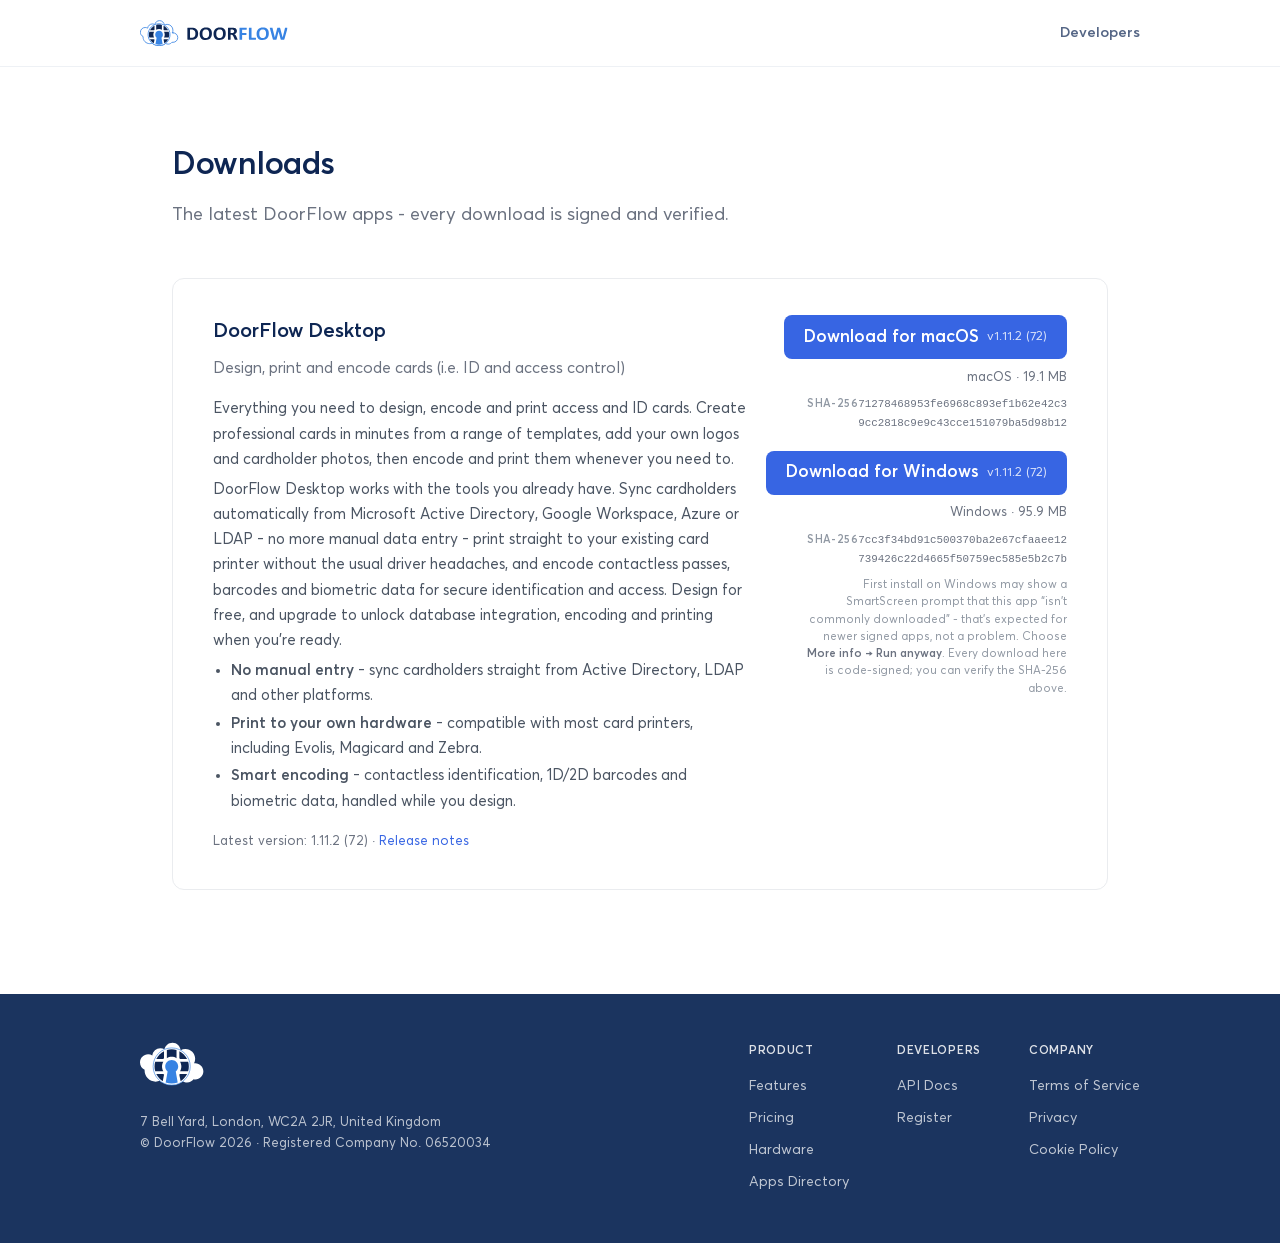
==== index.html @ 7dd20ef5 "DoorFlow Desktop 1.11.2 (72) live (Windows-x64, macOS-Universal)" ====
<!doctype html>
<html lang="en">
<head>
<meta charset="utf-8">
<meta name="viewport" content="width=device-width, initial-scale=1">
<title>DoorFlow Downloads</title>
<style>
  @font-face { font-family: "Averta"; font-weight: 400; font-style: normal;
    font-display: swap; src: url(assets/fonts/Averta-Regular.woff) format("woff"); }
  @font-face { font-family: "Averta"; font-weight: 600; font-style: normal;
    font-display: swap; src: url(assets/fonts/Averta-Semibold.woff) format("woff"); }
  :root { --navy:#0E2653; --blue:#3765E3; --footer:#1B345F; --grey:#6B7280; }
  * { box-sizing: border-box; }
  body { font-family: "Averta", system-ui, -apple-system, "Segoe UI",
         Roboto, sans-serif; font-size: 17px; line-height: 1.65; margin: 0;
         color: var(--navy); background: #fff;
         -webkit-font-smoothing: antialiased; }
  a { color: var(--blue); }
  header { padding: 1.25rem 2rem; border-bottom: 1px solid #EEF1F5; }
  header .bar { max-width: 1000px; margin: 0 auto; display: flex;
         align-items: center; justify-content: space-between; }
  header img { height: 26px; display: block; }
  header .docs { color: var(--navy); text-decoration: none; font-weight: 600;
         font-size: .92rem; opacity: .7; }
  header .docs:hover { opacity: 1; }
  main { max-width: 1000px; margin: 0 auto; padding: 4.5rem 2rem 5rem; }
  h1 { font-size: 2rem; font-weight: 600; margin: 0 0 .5rem;
        letter-spacing: -.015em; }
  .lede { color: var(--grey); margin: 0 0 3rem; font-size: 1.15rem; }
  /* Card: app info on the left, download buttons on the right. */
  .card { display: flex; gap: 3.5rem; align-items: flex-start;
         justify-content: space-between; border: 1px solid #EAECEF;
         border-radius: .75rem; padding: 2.25rem 2.5rem; margin: 0 0 1.5rem; }
  .card .info { flex: 1; min-width: 0; }
  .card h2 { margin: 0 0 .8rem; font-size: 1.25rem; font-weight: 600; }
  .notes { color: #4B5563; font-size: .95rem; margin: 0; }
  .notes ul { padding-left: 1.15rem; margin: .35rem 0; }
  .notes li { margin: .15rem 0; }
  .notes p { margin: .35rem 0; }
  .card .tagline { color: var(--grey); font-size: .98rem;
         margin: -.3rem 0 .9rem; }
  .card .latest { color: var(--grey); font-size: .82rem; margin: 1.1rem 0 0; }
  .card .latest a { color: var(--blue); text-decoration: none; }
  .card .latest a:hover { text-decoration: underline; }
  .dls { display: flex; flex-direction: column; gap: 1.1rem;
         align-items: flex-end; flex-shrink: 0; }
  .row { display: flex; flex-direction: column; gap: .45rem;
         align-items: flex-end; max-width: 260px; }
  a.dl { display: inline-flex; align-items: center; gap: .5rem;
         text-decoration: none; background: var(--blue); color: #fff;
         padding: .85rem 1.25rem; border-radius: .5rem; font-weight: 600;
         line-height: 1; white-space: nowrap; transition: background .2s; }
  a.dl:hover { background: #2b54c4; }
  a.dl .ver { font-weight: 400; font-size: .8rem; opacity: .82; }
  .meta { color: var(--grey); font-size: .82rem; }
  .sum { font-size: .68rem; color: #9098A3; text-align: right; }
  .sum span { font-weight: 600; letter-spacing: .04em; }
  .sum code { font-family: ui-monospace, SFMono-Regular, Menlo, monospace;
         color: var(--grey); word-break: break-all; }
  .note { font-size: .72rem; line-height: 1.5; color: #9098A3;
         text-align: right; max-width: 260px; }
  .note strong { color: var(--grey); font-weight: 600; }
  @media (max-width: 620px) {
    .card { flex-direction: column; gap: 1.4rem; }
    .dls, .row { align-items: flex-start; }
    .row { max-width: none; }
    .sum { text-align: left; }
    .note { text-align: left; max-width: none; }
  }
  /* Footer matched to doorflow.com / developer.doorflow.com. */
  footer { background: var(--footer); color: #fff; padding: 3rem 2rem; }
  footer .inner { max-width: 1000px; margin: 0 auto; display: flex;
         flex-wrap: wrap; gap: 2.5rem 3rem; justify-content: space-between; }
  footer .brand img { height: 44px; margin-bottom: 1rem; }
  footer .addr { font-size: .82rem; opacity: .7; line-height: 1.6; }
  footer .cols { display: flex; flex-wrap: wrap; gap: 2.5rem 3rem; }
  footer .col { display: flex; flex-direction: column; gap: .55rem; }
  footer .col h4 { margin: 0 0 .3rem; font-size: .75rem; font-weight: 600;
         letter-spacing: .06em; text-transform: uppercase; opacity: .85; }
  footer .col a { color: #fff; text-decoration: none; font-size: .88rem;
         opacity: .72; }
  footer .col a:hover { opacity: 1; }
</style>
</head>
<body>
<header>
  <div class="bar">
    <a href="/"><img src="assets/doorflow-wordmark.svg" alt="DoorFlow"></a>
    <a class="docs" href="https://developer.doorflow.com/">Developers</a>
  </div>
</header>
<main>
  <h1>Downloads</h1>
  <p class="lede">The latest DoorFlow apps - every download is signed and verified.</p>
      <section class="card">
        <div class="info">
          <h2>DoorFlow Desktop</h2>
          <p class="tagline">Design, print and encode cards (i.e. ID and access control)</p>
          <div class="notes"><p>Everything you need to design, encode and print access and ID cards. Create professional cards in minutes from a range of templates, add your own logos and cardholder photos, then encode and print them whenever you need to.</p>
<p>DoorFlow Desktop works with the tools you already have. Sync cardholders automatically from Microsoft Active Directory, Google Workspace, Azure or LDAP - no more manual data entry - print straight to your existing card printer without the usual driver headaches, and encode contactless passes, barcodes and biometric data for secure identification and access. Design for free, and upgrade to unlock database integration, encoding and printing when you’re ready.</p>
<ul>
<li><strong>No manual entry</strong> - sync cardholders straight from Active Directory, LDAP and other platforms.</li>
<li><strong>Print to your own hardware</strong> - compatible with most card printers, including Evolis, Magicard and Zebra.</li>
<li><strong>Smart encoding</strong> - contactless identification, 1D/2D barcodes and biometric data, handled while you design.</li>
</ul></div>
          <p class="latest">Latest version: 1.11.2 (72) · <a href="https://github.com/doorflow/doorflow-app-updates.github.io/releases/tag/doorflow-desktop-v1.11.2">Release notes</a></p>
        </div>
        <div class="dls">
          <div class="row">
            <a class="dl" href="https://github.com/doorflow/doorflow-app-updates.github.io/releases/download/doorflow-desktop-v1.11.2/DoorFlowDesktop-Setup.dmg">Download for macOS<span class="ver">v1.11.2 (72)</span></a><span class="meta">macOS · 19.1 MB</span>
            <div class="sum"><span>SHA-256</span><code>71278468953fe6968c893ef1b62e42c39cc2818c9e9c43cce151079ba5d98b12</code></div>
          </div>
          <div class="row">
            <a class="dl" href="https://github.com/doorflow/doorflow-app-updates.github.io/releases/download/doorflow-desktop-v1.11.2/DoorFlowDesktop-Setup.exe">Download for Windows<span class="ver">v1.11.2 (72)</span></a><span class="meta">Windows · 95.9 MB</span>
            <div class="sum"><span>SHA-256</span><code>7cc3f34bd91c500370ba2e67cfaaee12739426c22d4665f50759ec585e5b2c7b</code></div>
            <div class="note">First install on Windows may show a SmartScreen prompt that this app “isn’t commonly downloaded” - that’s expected for newer signed apps, not a problem. Choose <strong>More info → Run anyway</strong>. Every download here is code-signed; you can verify the SHA-256 above.</div>
          </div>
        </div>
      </section>
</main>
<footer>
  <div class="inner">
    <div class="brand">
      <a href="https://www.doorflow.com/"><img src="assets/doorflow-mark.svg" alt="DoorFlow"></a>
      <div class="addr">
        7 Bell Yard, London, WC2A 2JR, United Kingdom<br>
        &copy; DoorFlow 2026 &middot; Registered Company No. 06520034
      </div>
    </div>
    <nav class="cols">
      <div class="col">
        <h4>Product</h4>
        <a href="https://www.doorflow.com/#features">Features</a>
        <a href="https://www.doorflow.com/pricing">Pricing</a>
        <a href="https://www.doorflow.com/hardware">Hardware</a>
        <a href="https://www.doorflow.com/apps/directory">Apps Directory</a>
      </div>
      <div class="col">
        <h4>Developers</h4>
        <a href="https://developer.doorflow.com/docs">API Docs</a>
        <a href="https://developer.doorflow.com/developers/sign_up">Register</a>
      </div>
      <div class="col">
        <h4>Company</h4>
        <a href="https://policy.doorflow.com/terms_of_service">Terms of Service</a>
        <a href="https://policy.doorflow.com/privacy_policy">Privacy</a>
        <a href="https://policy.doorflow.com/cookies">Cookie Policy</a>
      </div>
    </nav>
  </div>
</footer>
</body>
</html>
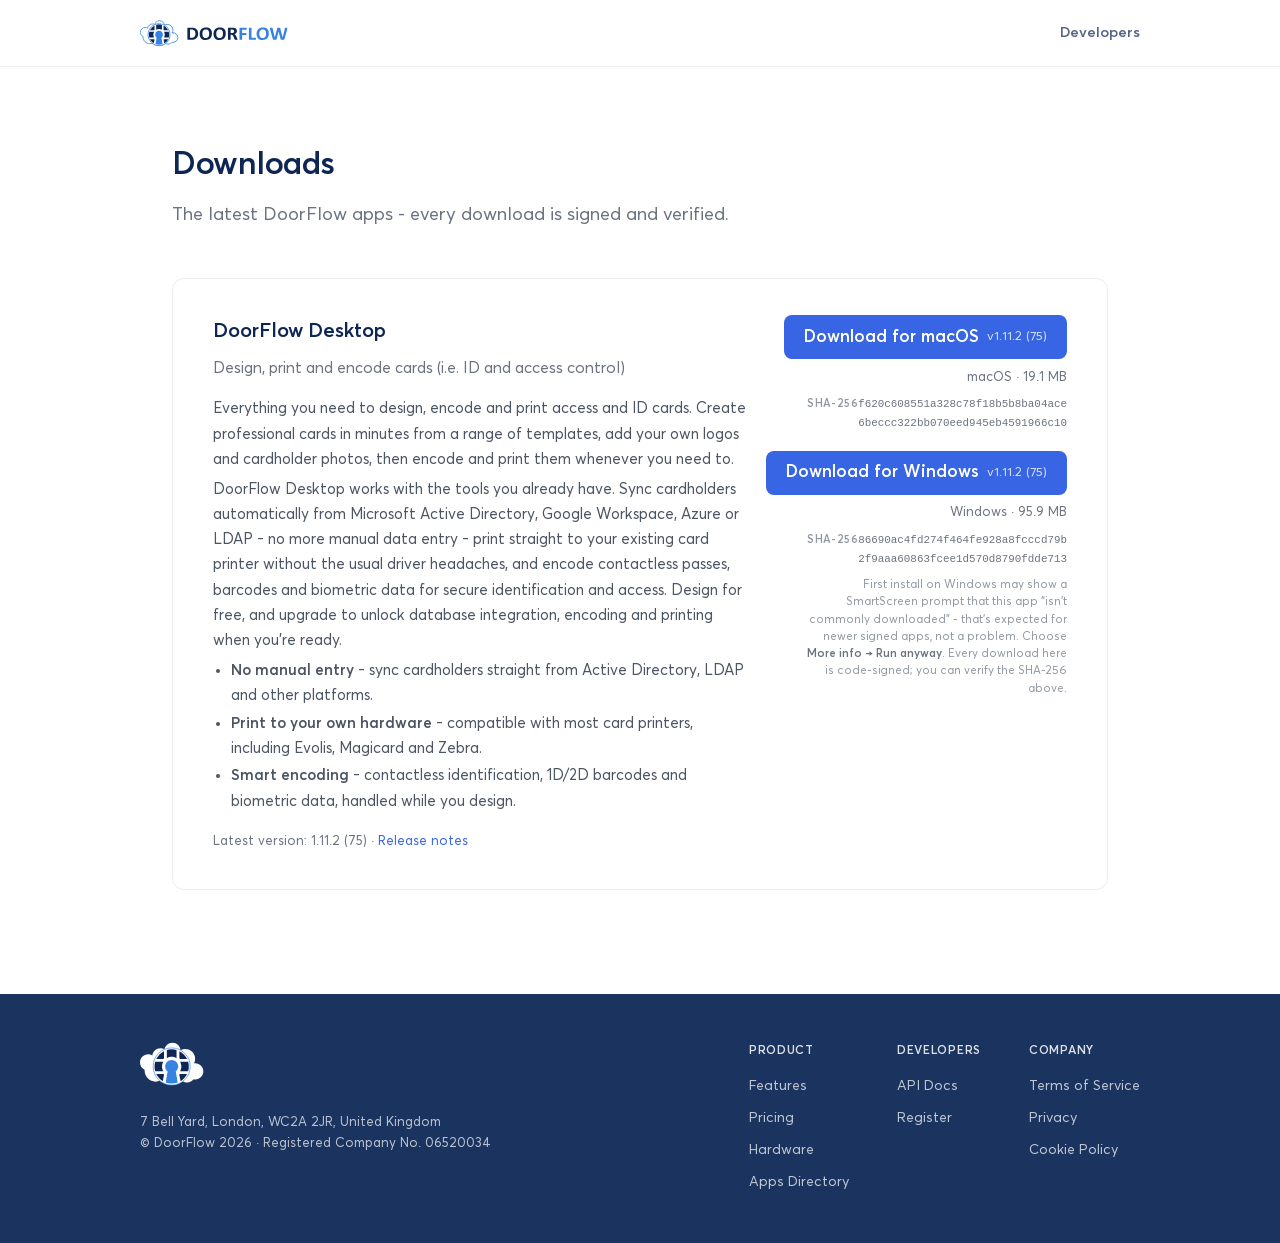
==== commit ba992cba: "DoorFlow Desktop 1.11.2 (75) live (Windows-x64, macOS-Universal)" ====
--- a/index.html
+++ b/index.html
@@ -103,16 +103,16 @@
 <li><strong>Print to your own hardware</strong> - compatible with most card printers, including Evolis, Magicard and Zebra.</li>
 <li><strong>Smart encoding</strong> - contactless identification, 1D/2D barcodes and biometric data, handled while you design.</li>
 </ul></div>
-          <p class="latest">Latest version: 1.11.2 (72) · <a href="https://github.com/doorflow/doorflow-app-updates.github.io/releases/tag/doorflow-desktop-v1.11.2">Release notes</a></p>
+          <p class="latest">Latest version: 1.11.2 (75) · <a href="doorflow-desktop/releases.html">Release notes</a></p>
         </div>
         <div class="dls">
           <div class="row">
-            <a class="dl" href="https://github.com/doorflow/doorflow-app-updates.github.io/releases/download/doorflow-desktop-v1.11.2/DoorFlowDesktop-Setup.dmg">Download for macOS<span class="ver">v1.11.2 (72)</span></a><span class="meta">macOS · 19.1 MB</span>
-            <div class="sum"><span>SHA-256</span><code>71278468953fe6968c893ef1b62e42c39cc2818c9e9c43cce151079ba5d98b12</code></div>
+            <a class="dl" href="https://github.com/doorflow/doorflow-app-updates.github.io/releases/download/doorflow-desktop-v1.11.2/DoorFlowDesktop-Setup.dmg">Download for macOS<span class="ver">v1.11.2 (75)</span></a><span class="meta">macOS · 19.1 MB</span>
+            <div class="sum"><span>SHA-256</span><code>f620c608551a328c78f18b5b8ba04ace6beccc322bb070eed945eb4591966c10</code></div>
           </div>
           <div class="row">
-            <a class="dl" href="https://github.com/doorflow/doorflow-app-updates.github.io/releases/download/doorflow-desktop-v1.11.2/DoorFlowDesktop-Setup.exe">Download for Windows<span class="ver">v1.11.2 (72)</span></a><span class="meta">Windows · 95.9 MB</span>
-            <div class="sum"><span>SHA-256</span><code>7cc3f34bd91c500370ba2e67cfaaee12739426c22d4665f50759ec585e5b2c7b</code></div>
+            <a class="dl" href="https://github.com/doorflow/doorflow-app-updates.github.io/releases/download/doorflow-desktop-v1.11.2/DoorFlowDesktop-Setup.exe">Download for Windows<span class="ver">v1.11.2 (75)</span></a><span class="meta">Windows · 95.9 MB</span>
+            <div class="sum"><span>SHA-256</span><code>86690ac4fd274f464fe928a8fcccd79b2f9aaa60863fcee1d570d8790fdde713</code></div>
             <div class="note">First install on Windows may show a SmartScreen prompt that this app “isn’t commonly downloaded” - that’s expected for newer signed apps, not a problem. Choose <strong>More info → Run anyway</strong>. Every download here is code-signed; you can verify the SHA-256 above.</div>
           </div>
         </div>
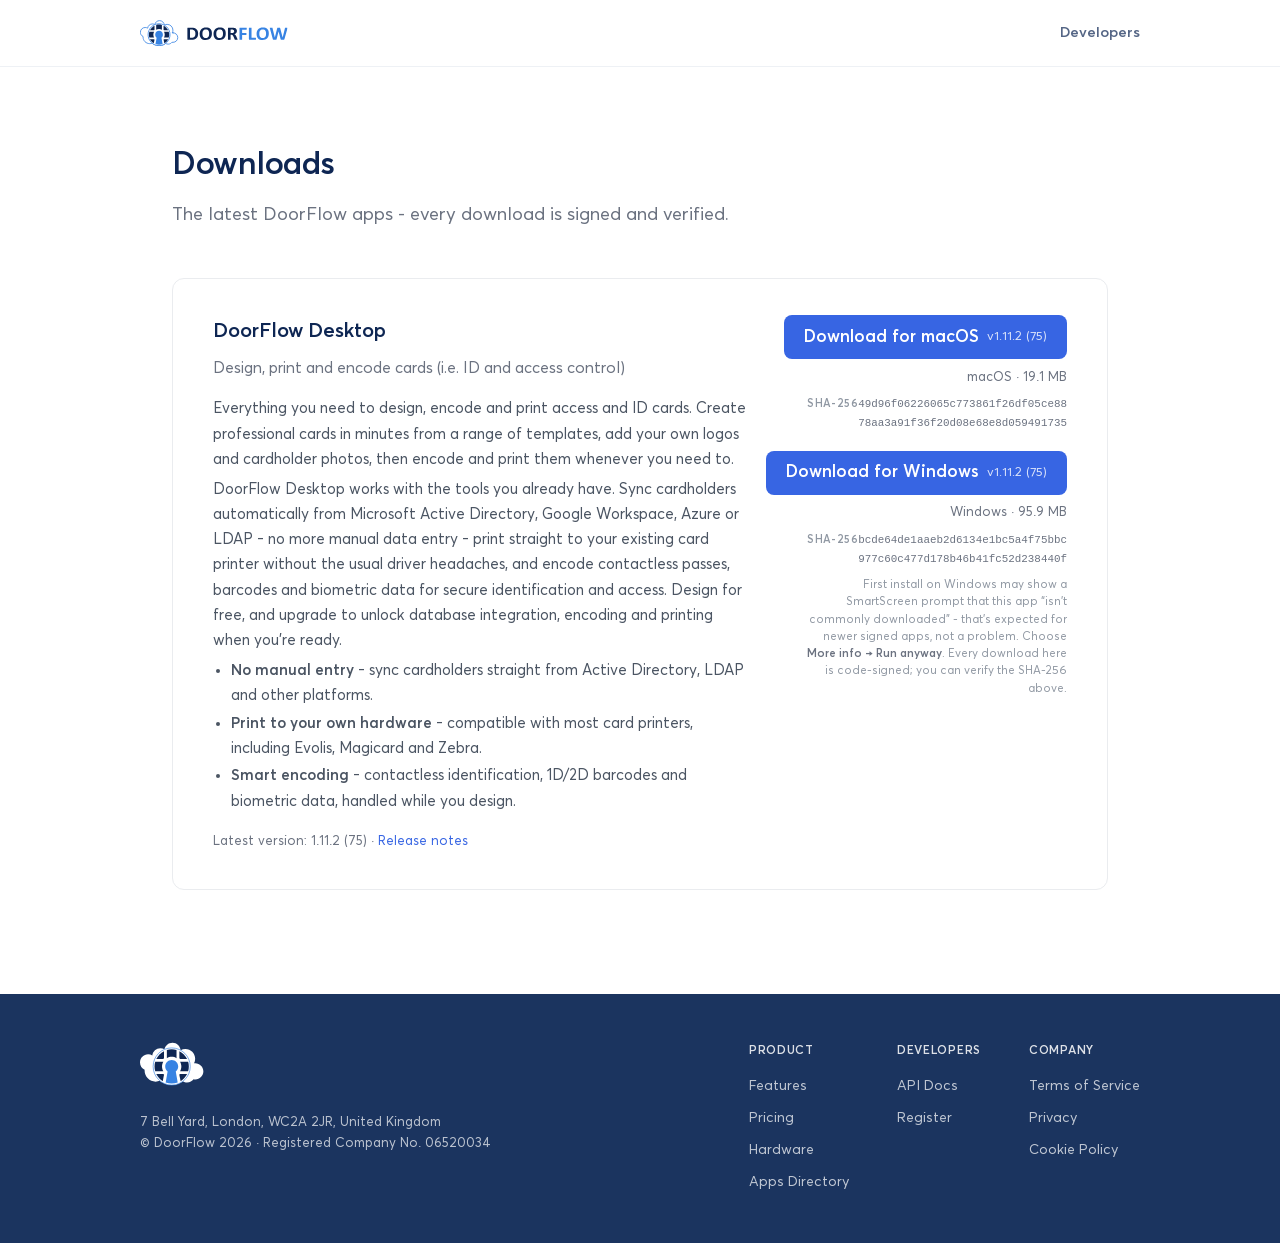
==== commit 9af14b8e: "DoorFlow Desktop 1.11.2 (75) live (Windows-x64, macOS-Universal)" ====
--- a/index.html
+++ b/index.html
@@ -108,11 +108,11 @@
         <div class="dls">
           <div class="row">
             <a class="dl" href="https://github.com/doorflow/doorflow-app-updates.github.io/releases/download/doorflow-desktop-v1.11.2/DoorFlowDesktop-Setup.dmg">Download for macOS<span class="ver">v1.11.2 (75)</span></a><span class="meta">macOS · 19.1 MB</span>
-            <div class="sum"><span>SHA-256</span><code>f620c608551a328c78f18b5b8ba04ace6beccc322bb070eed945eb4591966c10</code></div>
+            <div class="sum"><span>SHA-256</span><code>49d96f06226065c773861f26df05ce8878aa3a91f36f20d08e68e8d059491735</code></div>
           </div>
           <div class="row">
             <a class="dl" href="https://github.com/doorflow/doorflow-app-updates.github.io/releases/download/doorflow-desktop-v1.11.2/DoorFlowDesktop-Setup.exe">Download for Windows<span class="ver">v1.11.2 (75)</span></a><span class="meta">Windows · 95.9 MB</span>
-            <div class="sum"><span>SHA-256</span><code>86690ac4fd274f464fe928a8fcccd79b2f9aaa60863fcee1d570d8790fdde713</code></div>
+            <div class="sum"><span>SHA-256</span><code>bcde64de1aaeb2d6134e1bc5a4f75bbc977c60c477d178b46b41fc52d238440f</code></div>
             <div class="note">First install on Windows may show a SmartScreen prompt that this app “isn’t commonly downloaded” - that’s expected for newer signed apps, not a problem. Choose <strong>More info → Run anyway</strong>. Every download here is code-signed; you can verify the SHA-256 above.</div>
           </div>
         </div>
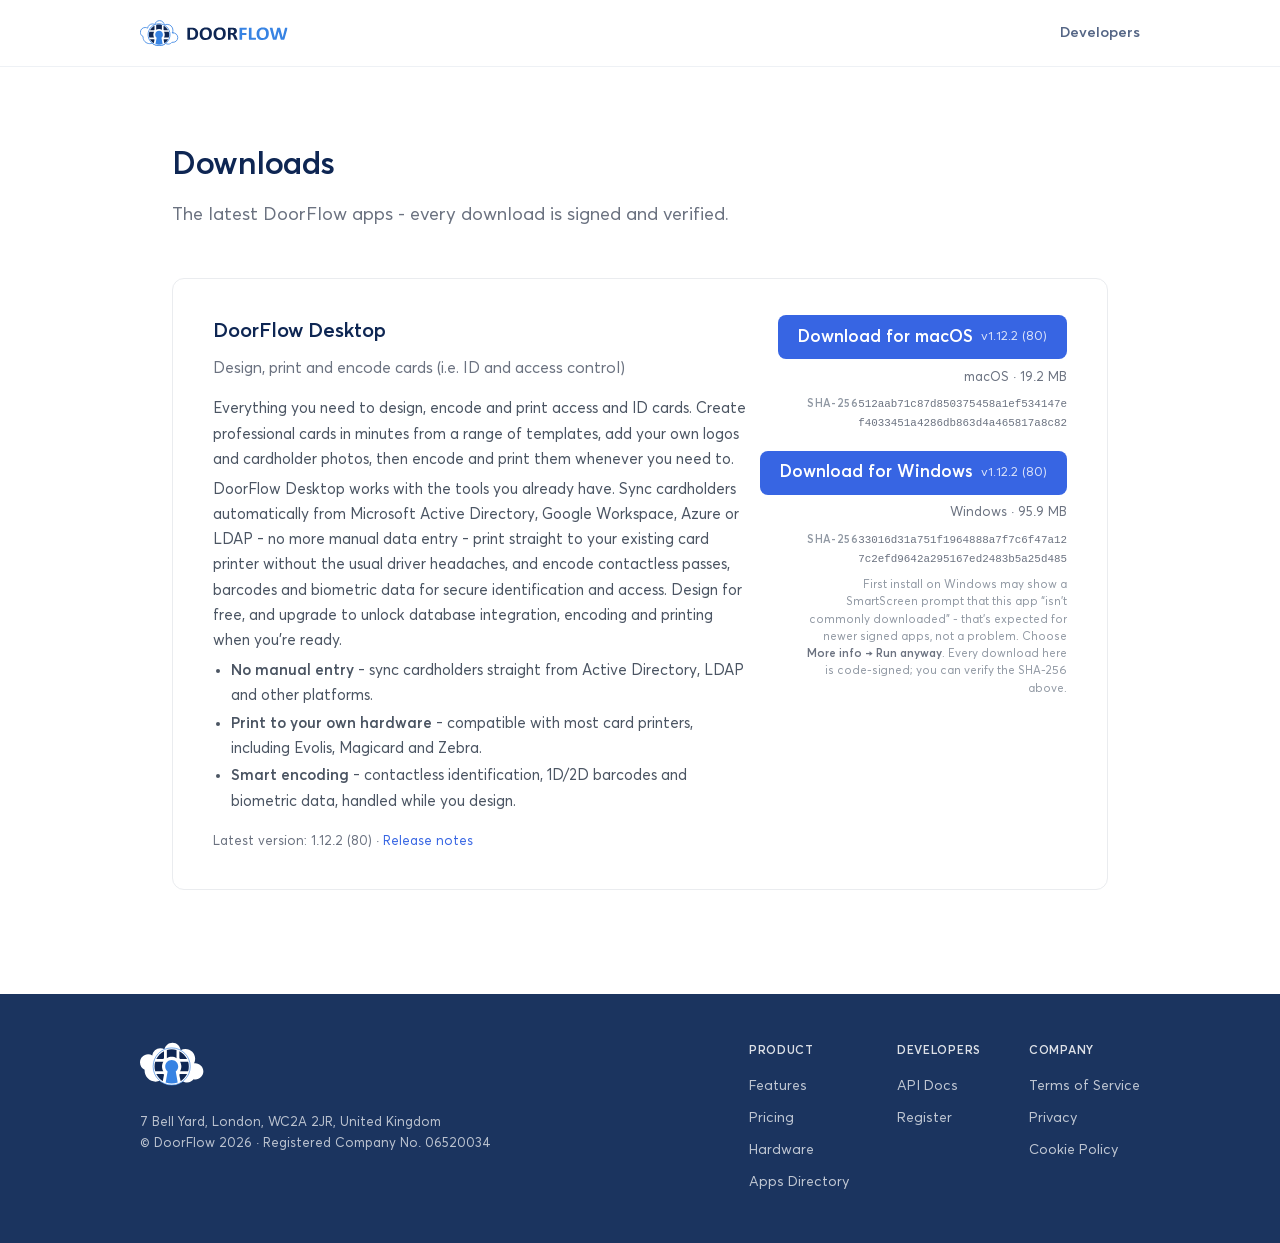
==== commit f5550c9e: "DoorFlow Desktop 1.12.2 (80) live (Windows-x64, macOS-Universal)" ====
--- a/index.html
+++ b/index.html
@@ -103,16 +103,16 @@
 <li><strong>Print to your own hardware</strong> - compatible with most card printers, including Evolis, Magicard and Zebra.</li>
 <li><strong>Smart encoding</strong> - contactless identification, 1D/2D barcodes and biometric data, handled while you design.</li>
 </ul></div>
-          <p class="latest">Latest version: 1.11.2 (75) · <a href="doorflow-desktop/releases.html">Release notes</a></p>
+          <p class="latest">Latest version: 1.12.2 (80) · <a href="doorflow-desktop/releases.html">Release notes</a></p>
         </div>
         <div class="dls">
           <div class="row">
-            <a class="dl" href="https://github.com/doorflow/doorflow-app-updates.github.io/releases/download/doorflow-desktop-v1.11.2/DoorFlowDesktop-Setup.dmg">Download for macOS<span class="ver">v1.11.2 (75)</span></a><span class="meta">macOS · 19.1 MB</span>
-            <div class="sum"><span>SHA-256</span><code>49d96f06226065c773861f26df05ce8878aa3a91f36f20d08e68e8d059491735</code></div>
+            <a class="dl" href="https://github.com/doorflow/doorflow-app-updates.github.io/releases/download/doorflow-desktop-v1.12.2/DoorFlowDesktop-Setup.dmg">Download for macOS<span class="ver">v1.12.2 (80)</span></a><span class="meta">macOS · 19.2 MB</span>
+            <div class="sum"><span>SHA-256</span><code>512aab71c87d850375458a1ef534147ef4033451a4286db863d4a465817a8c82</code></div>
           </div>
           <div class="row">
-            <a class="dl" href="https://github.com/doorflow/doorflow-app-updates.github.io/releases/download/doorflow-desktop-v1.11.2/DoorFlowDesktop-Setup.exe">Download for Windows<span class="ver">v1.11.2 (75)</span></a><span class="meta">Windows · 95.9 MB</span>
-            <div class="sum"><span>SHA-256</span><code>bcde64de1aaeb2d6134e1bc5a4f75bbc977c60c477d178b46b41fc52d238440f</code></div>
+            <a class="dl" href="https://github.com/doorflow/doorflow-app-updates.github.io/releases/download/doorflow-desktop-v1.12.2/DoorFlowDesktop-Setup.exe">Download for Windows<span class="ver">v1.12.2 (80)</span></a><span class="meta">Windows · 95.9 MB</span>
+            <div class="sum"><span>SHA-256</span><code>33016d31a751f1964888a7f7c6f47a127c2efd9642a295167ed2483b5a25d485</code></div>
             <div class="note">First install on Windows may show a SmartScreen prompt that this app “isn’t commonly downloaded” - that’s expected for newer signed apps, not a problem. Choose <strong>More info → Run anyway</strong>. Every download here is code-signed; you can verify the SHA-256 above.</div>
           </div>
         </div>
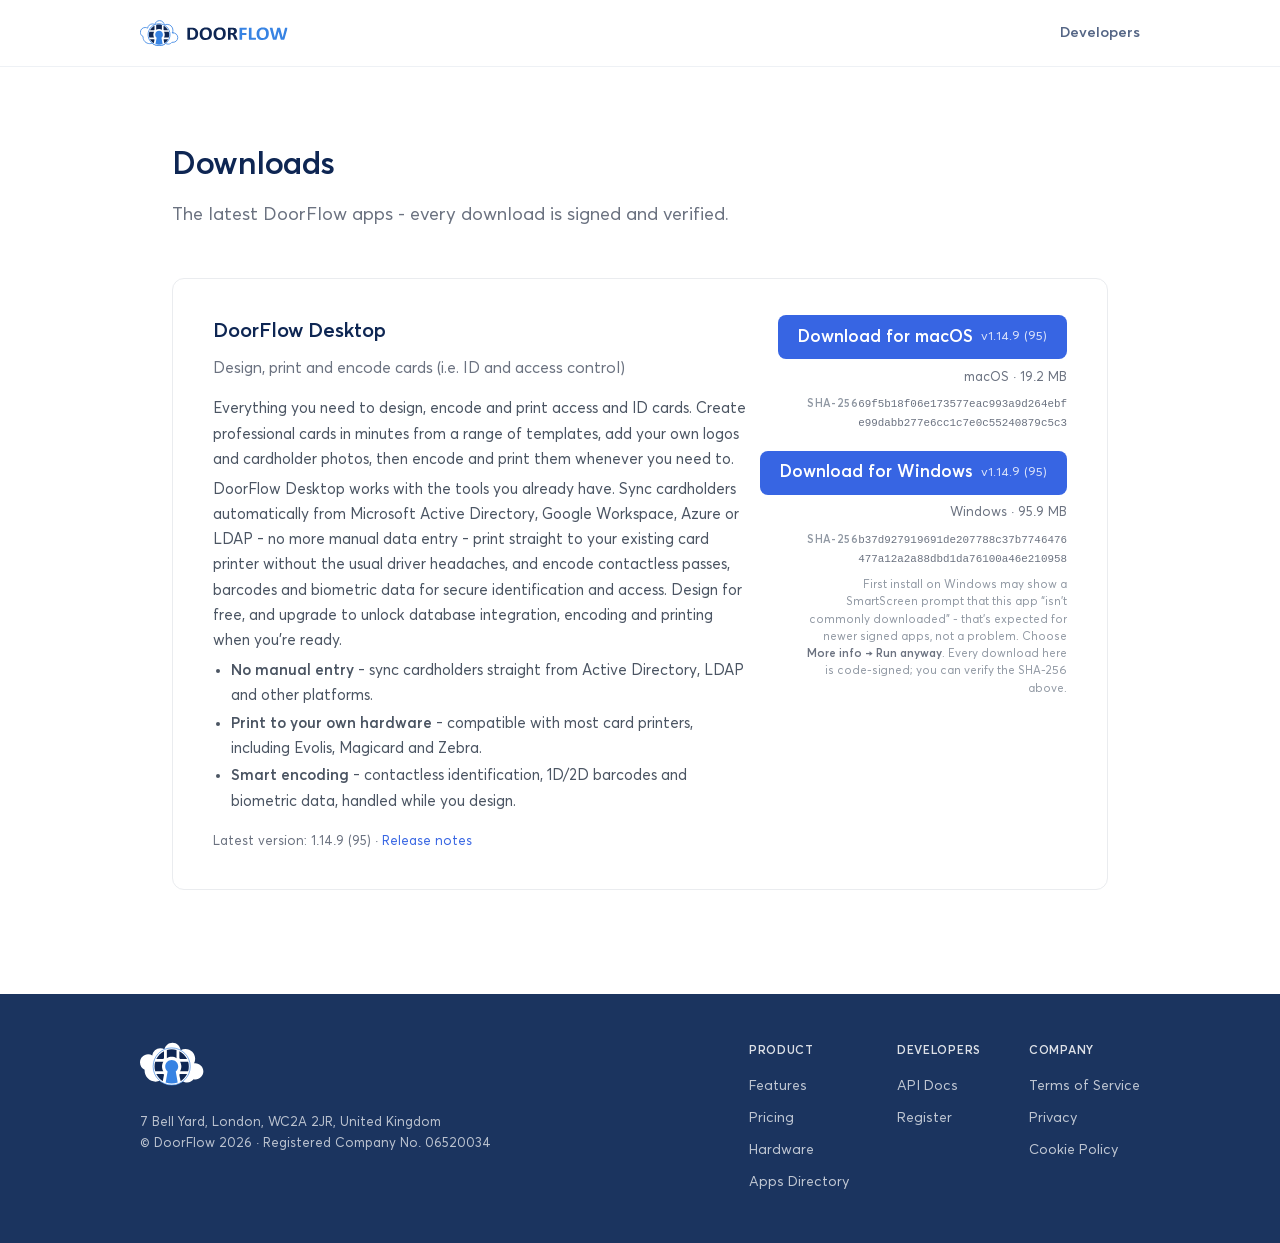
==== commit 60c7f790: "DoorFlow Desktop 1.14.9 (95) live (Windows-x64, macOS-Universal)" ====
--- a/index.html
+++ b/index.html
@@ -103,16 +103,16 @@
 <li><strong>Print to your own hardware</strong> - compatible with most card printers, including Evolis, Magicard and Zebra.</li>
 <li><strong>Smart encoding</strong> - contactless identification, 1D/2D barcodes and biometric data, handled while you design.</li>
 </ul></div>
-          <p class="latest">Latest version: 1.12.2 (80) · <a href="doorflow-desktop/releases.html">Release notes</a></p>
+          <p class="latest">Latest version: 1.14.9 (95) · <a href="doorflow-desktop/releases.html">Release notes</a></p>
         </div>
         <div class="dls">
           <div class="row">
-            <a class="dl" href="https://github.com/doorflow/doorflow-app-updates.github.io/releases/download/doorflow-desktop-v1.12.2/DoorFlowDesktop-Setup.dmg">Download for macOS<span class="ver">v1.12.2 (80)</span></a><span class="meta">macOS · 19.2 MB</span>
-            <div class="sum"><span>SHA-256</span><code>512aab71c87d850375458a1ef534147ef4033451a4286db863d4a465817a8c82</code></div>
+            <a class="dl" href="https://github.com/doorflow/doorflow-app-updates.github.io/releases/download/doorflow-desktop-v1.14.9/DoorFlowDesktop-Setup.dmg">Download for macOS<span class="ver">v1.14.9 (95)</span></a><span class="meta">macOS · 19.2 MB</span>
+            <div class="sum"><span>SHA-256</span><code>69f5b18f06e173577eac993a9d264ebfe99dabb277e6cc1c7e0c55240879c5c3</code></div>
           </div>
           <div class="row">
-            <a class="dl" href="https://github.com/doorflow/doorflow-app-updates.github.io/releases/download/doorflow-desktop-v1.12.2/DoorFlowDesktop-Setup.exe">Download for Windows<span class="ver">v1.12.2 (80)</span></a><span class="meta">Windows · 95.9 MB</span>
-            <div class="sum"><span>SHA-256</span><code>33016d31a751f1964888a7f7c6f47a127c2efd9642a295167ed2483b5a25d485</code></div>
+            <a class="dl" href="https://github.com/doorflow/doorflow-app-updates.github.io/releases/download/doorflow-desktop-v1.14.9/DoorFlowDesktop-Setup.exe">Download for Windows<span class="ver">v1.14.9 (95)</span></a><span class="meta">Windows · 95.9 MB</span>
+            <div class="sum"><span>SHA-256</span><code>b37d927919691de207788c37b7746476477a12a2a88dbd1da76100a46e210958</code></div>
             <div class="note">First install on Windows may show a SmartScreen prompt that this app “isn’t commonly downloaded” - that’s expected for newer signed apps, not a problem. Choose <strong>More info → Run anyway</strong>. Every download here is code-signed; you can verify the SHA-256 above.</div>
           </div>
         </div>
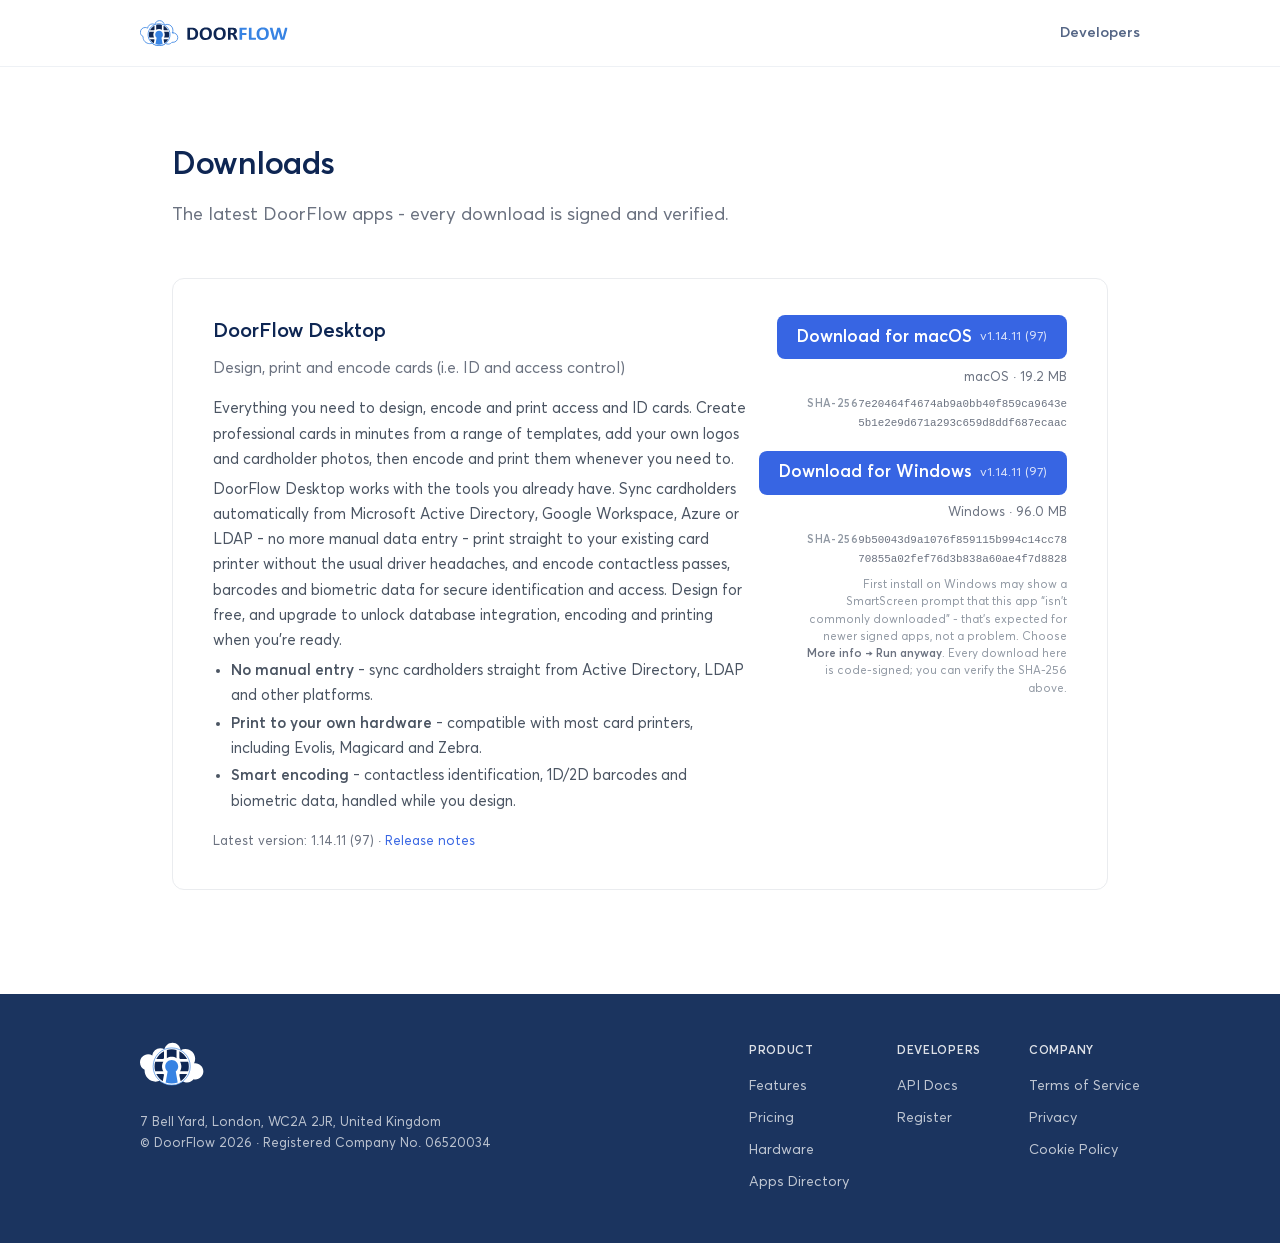
==== commit 2760528e: "DoorFlow Desktop 1.14.11 (97) live (Windows-x64, macOS-Universal)" ====
--- a/index.html
+++ b/index.html
@@ -103,16 +103,16 @@
 <li><strong>Print to your own hardware</strong> - compatible with most card printers, including Evolis, Magicard and Zebra.</li>
 <li><strong>Smart encoding</strong> - contactless identification, 1D/2D barcodes and biometric data, handled while you design.</li>
 </ul></div>
-          <p class="latest">Latest version: 1.14.9 (95) · <a href="doorflow-desktop/releases.html">Release notes</a></p>
+          <p class="latest">Latest version: 1.14.11 (97) · <a href="doorflow-desktop/releases.html">Release notes</a></p>
         </div>
         <div class="dls">
           <div class="row">
-            <a class="dl" href="https://github.com/doorflow/doorflow-app-updates.github.io/releases/download/doorflow-desktop-v1.14.9/DoorFlowDesktop-Setup.dmg">Download for macOS<span class="ver">v1.14.9 (95)</span></a><span class="meta">macOS · 19.2 MB</span>
-            <div class="sum"><span>SHA-256</span><code>69f5b18f06e173577eac993a9d264ebfe99dabb277e6cc1c7e0c55240879c5c3</code></div>
+            <a class="dl" href="https://github.com/doorflow/doorflow-app-updates.github.io/releases/download/doorflow-desktop-v1.14.11/DoorFlowDesktop-Setup.dmg">Download for macOS<span class="ver">v1.14.11 (97)</span></a><span class="meta">macOS · 19.2 MB</span>
+            <div class="sum"><span>SHA-256</span><code>7e20464f4674ab9a0bb40f859ca9643e5b1e2e9d671a293c659d8ddf687ecaac</code></div>
           </div>
           <div class="row">
-            <a class="dl" href="https://github.com/doorflow/doorflow-app-updates.github.io/releases/download/doorflow-desktop-v1.14.9/DoorFlowDesktop-Setup.exe">Download for Windows<span class="ver">v1.14.9 (95)</span></a><span class="meta">Windows · 95.9 MB</span>
-            <div class="sum"><span>SHA-256</span><code>b37d927919691de207788c37b7746476477a12a2a88dbd1da76100a46e210958</code></div>
+            <a class="dl" href="https://github.com/doorflow/doorflow-app-updates.github.io/releases/download/doorflow-desktop-v1.14.11/DoorFlowDesktop-Setup.exe">Download for Windows<span class="ver">v1.14.11 (97)</span></a><span class="meta">Windows · 96.0 MB</span>
+            <div class="sum"><span>SHA-256</span><code>9b50043d9a1076f859115b994c14cc7870855a02fef76d3b838a60ae4f7d8828</code></div>
             <div class="note">First install on Windows may show a SmartScreen prompt that this app “isn’t commonly downloaded” - that’s expected for newer signed apps, not a problem. Choose <strong>More info → Run anyway</strong>. Every download here is code-signed; you can verify the SHA-256 above.</div>
           </div>
         </div>
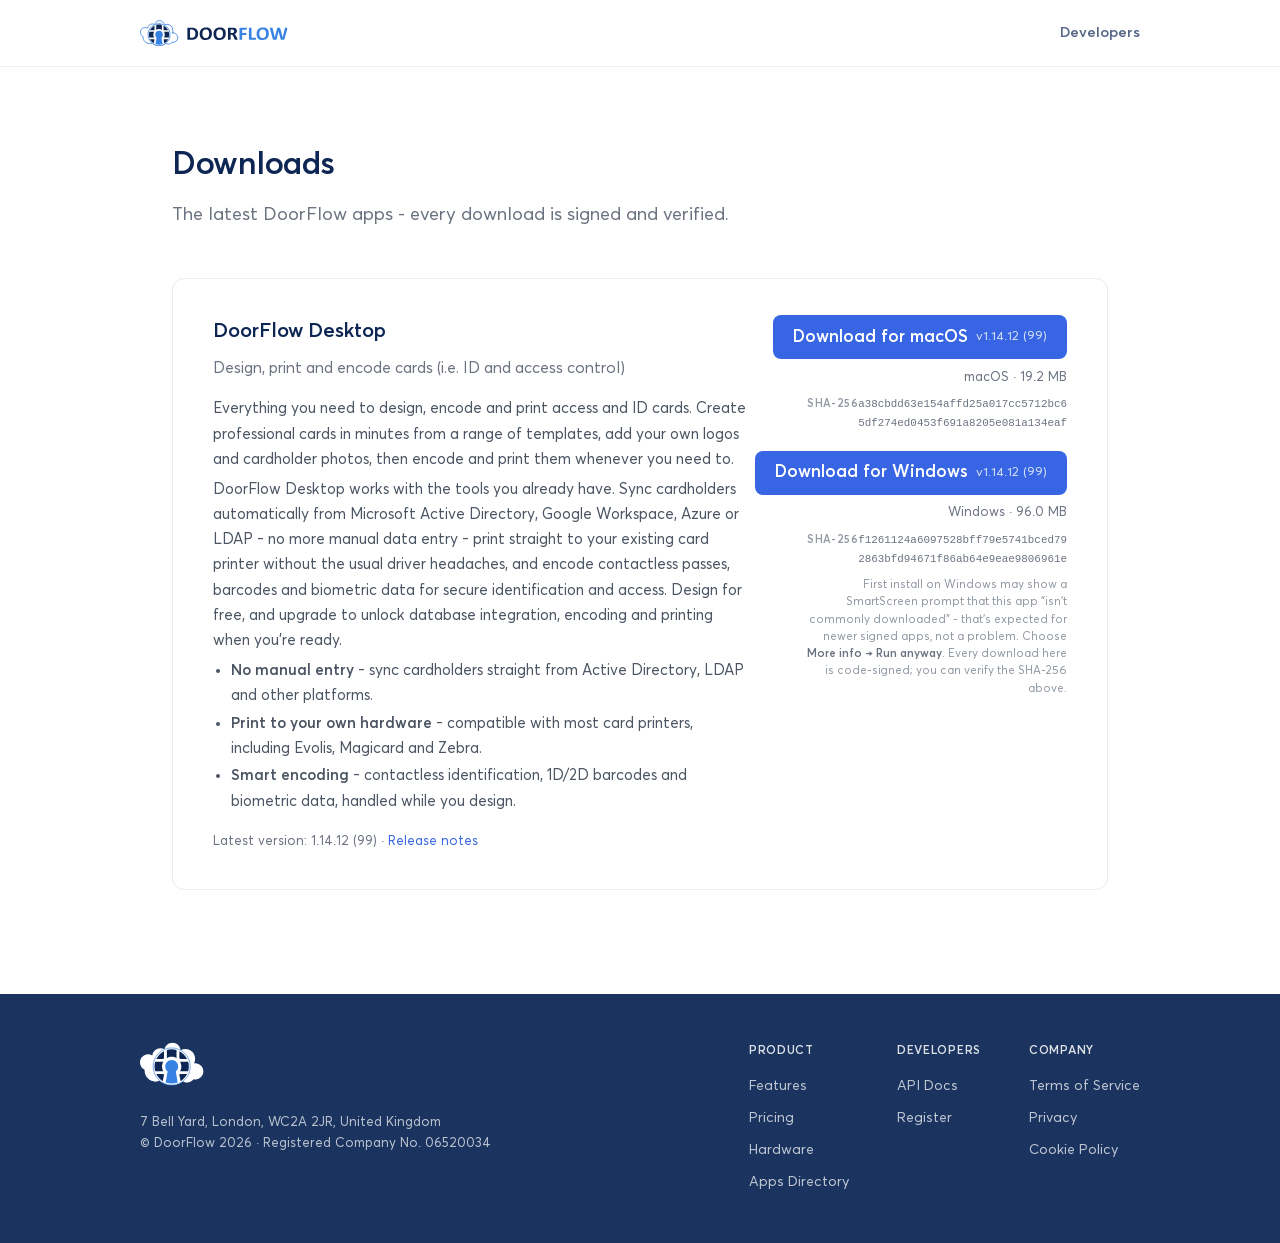
==== commit ff6f9f22: "DoorFlow Desktop 1.14.12 (99) live (Windows-x64, macOS-Universal)" ====
--- a/index.html
+++ b/index.html
@@ -103,16 +103,16 @@
 <li><strong>Print to your own hardware</strong> - compatible with most card printers, including Evolis, Magicard and Zebra.</li>
 <li><strong>Smart encoding</strong> - contactless identification, 1D/2D barcodes and biometric data, handled while you design.</li>
 </ul></div>
-          <p class="latest">Latest version: 1.14.11 (97) · <a href="doorflow-desktop/releases.html">Release notes</a></p>
+          <p class="latest">Latest version: 1.14.12 (99) · <a href="doorflow-desktop/releases.html">Release notes</a></p>
         </div>
         <div class="dls">
           <div class="row">
-            <a class="dl" href="https://github.com/doorflow/doorflow-app-updates.github.io/releases/download/doorflow-desktop-v1.14.11/DoorFlowDesktop-Setup.dmg">Download for macOS<span class="ver">v1.14.11 (97)</span></a><span class="meta">macOS · 19.2 MB</span>
-            <div class="sum"><span>SHA-256</span><code>7e20464f4674ab9a0bb40f859ca9643e5b1e2e9d671a293c659d8ddf687ecaac</code></div>
+            <a class="dl" href="https://github.com/doorflow/doorflow-app-updates.github.io/releases/download/doorflow-desktop-v1.14.12/DoorFlowDesktop-Setup.dmg">Download for macOS<span class="ver">v1.14.12 (99)</span></a><span class="meta">macOS · 19.2 MB</span>
+            <div class="sum"><span>SHA-256</span><code>a38cbdd63e154affd25a017cc5712bc65df274ed0453f691a8205e081a134eaf</code></div>
           </div>
           <div class="row">
-            <a class="dl" href="https://github.com/doorflow/doorflow-app-updates.github.io/releases/download/doorflow-desktop-v1.14.11/DoorFlowDesktop-Setup.exe">Download for Windows<span class="ver">v1.14.11 (97)</span></a><span class="meta">Windows · 96.0 MB</span>
-            <div class="sum"><span>SHA-256</span><code>9b50043d9a1076f859115b994c14cc7870855a02fef76d3b838a60ae4f7d8828</code></div>
+            <a class="dl" href="https://github.com/doorflow/doorflow-app-updates.github.io/releases/download/doorflow-desktop-v1.14.12/DoorFlowDesktop-Setup.exe">Download for Windows<span class="ver">v1.14.12 (99)</span></a><span class="meta">Windows · 96.0 MB</span>
+            <div class="sum"><span>SHA-256</span><code>f1261124a6097528bff79e5741bced792863bfd94671f86ab64e9eae9806961e</code></div>
             <div class="note">First install on Windows may show a SmartScreen prompt that this app “isn’t commonly downloaded” - that’s expected for newer signed apps, not a problem. Choose <strong>More info → Run anyway</strong>. Every download here is code-signed; you can verify the SHA-256 above.</div>
           </div>
         </div>
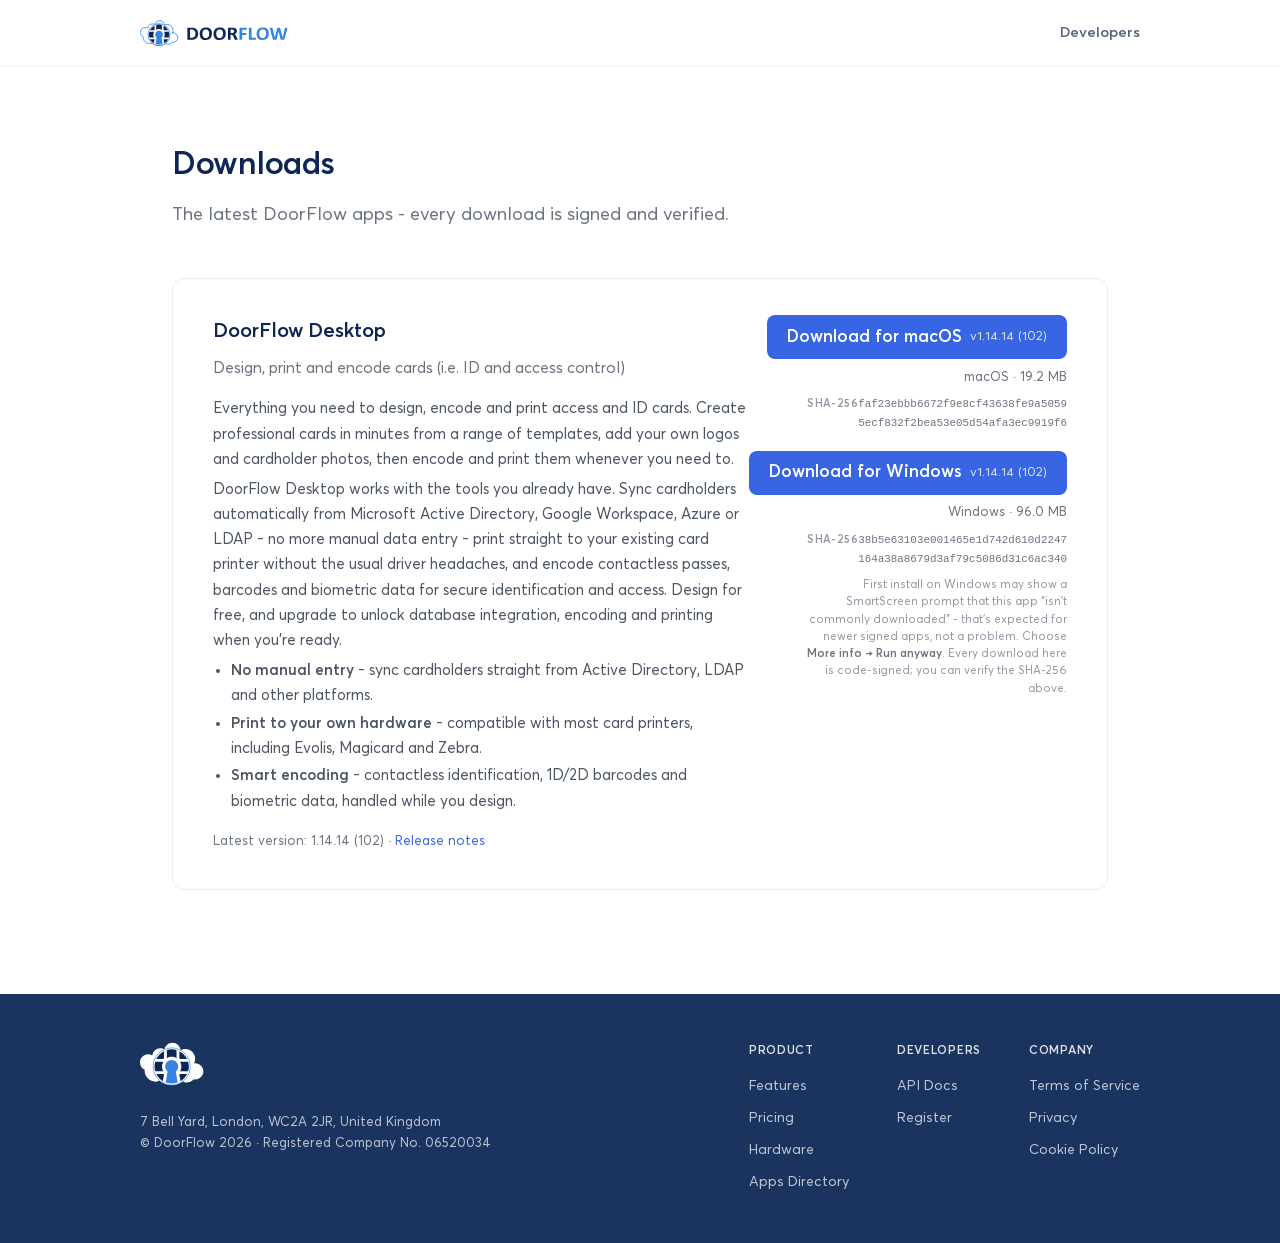
==== commit dca60eab: "DoorFlow Desktop 1.14.14 (102) live (Windows-x64, macOS-Universal)" ====
--- a/index.html
+++ b/index.html
@@ -103,16 +103,16 @@
 <li><strong>Print to your own hardware</strong> - compatible with most card printers, including Evolis, Magicard and Zebra.</li>
 <li><strong>Smart encoding</strong> - contactless identification, 1D/2D barcodes and biometric data, handled while you design.</li>
 </ul></div>
-          <p class="latest">Latest version: 1.14.12 (99) · <a href="doorflow-desktop/releases.html">Release notes</a></p>
+          <p class="latest">Latest version: 1.14.14 (102) · <a href="doorflow-desktop/releases.html">Release notes</a></p>
         </div>
         <div class="dls">
           <div class="row">
-            <a class="dl" href="https://github.com/doorflow/doorflow-app-updates.github.io/releases/download/doorflow-desktop-v1.14.12/DoorFlowDesktop-Setup.dmg">Download for macOS<span class="ver">v1.14.12 (99)</span></a><span class="meta">macOS · 19.2 MB</span>
-            <div class="sum"><span>SHA-256</span><code>a38cbdd63e154affd25a017cc5712bc65df274ed0453f691a8205e081a134eaf</code></div>
+            <a class="dl" href="https://github.com/doorflow/doorflow-app-updates.github.io/releases/download/doorflow-desktop-v1.14.14/DoorFlowDesktop-Setup.dmg">Download for macOS<span class="ver">v1.14.14 (102)</span></a><span class="meta">macOS · 19.2 MB</span>
+            <div class="sum"><span>SHA-256</span><code>faf23ebbb6672f9e8cf43638fe9a50595ecf832f2bea53e05d54afa3ec9919f6</code></div>
           </div>
           <div class="row">
-            <a class="dl" href="https://github.com/doorflow/doorflow-app-updates.github.io/releases/download/doorflow-desktop-v1.14.12/DoorFlowDesktop-Setup.exe">Download for Windows<span class="ver">v1.14.12 (99)</span></a><span class="meta">Windows · 96.0 MB</span>
-            <div class="sum"><span>SHA-256</span><code>f1261124a6097528bff79e5741bced792863bfd94671f86ab64e9eae9806961e</code></div>
+            <a class="dl" href="https://github.com/doorflow/doorflow-app-updates.github.io/releases/download/doorflow-desktop-v1.14.14/DoorFlowDesktop-Setup.exe">Download for Windows<span class="ver">v1.14.14 (102)</span></a><span class="meta">Windows · 96.0 MB</span>
+            <div class="sum"><span>SHA-256</span><code>38b5e63103e001465e1d742d610d2247164a38a8679d3af79c5086d31c6ac340</code></div>
             <div class="note">First install on Windows may show a SmartScreen prompt that this app “isn’t commonly downloaded” - that’s expected for newer signed apps, not a problem. Choose <strong>More info → Run anyway</strong>. Every download here is code-signed; you can verify the SHA-256 above.</div>
           </div>
         </div>
